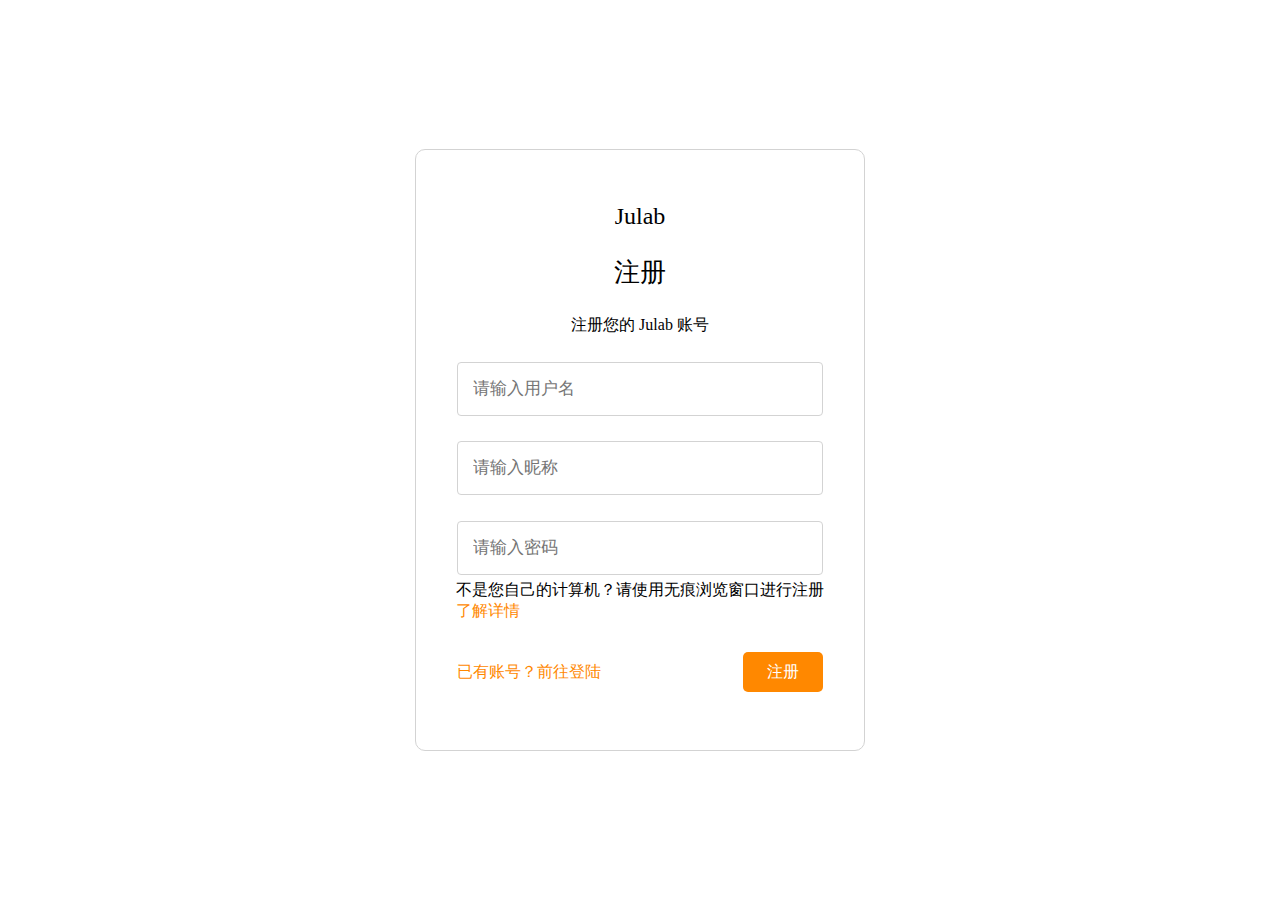
==== regisPage.html @ 4e553ee3 "add vite rollupOptions configuration" ====
<!DOCTYPE html>
<html lang="en">
<head>
    <meta charset="UTF-8"/>
    <link href="/vite.svg" rel="icon" type="image/svg+xml"/>
    <meta content="width=device-width, initial-scale=1.0" name="viewport"/>
    <title>Vite App</title>
  <script type="module" crossorigin src="/assets/regisPage.1f48c770.js"></script>
  <link rel="modulepreload" crossorigin href="/assets/modulepreload-polyfill.c7c6310f.js">
  <link rel="stylesheet" href="/assets/regisPage.93d75a53.css">
</head>
<body>
<div id="Container">

    <div id="logo">Julab</div>

    <div id="title">注册</div>
    <div id="instruction">注册您的 <span id="logoT">Julab</span> 账号</div>
    <div id="nameBox">
        <input id="username" type="text" placeholder="请输入用户名">
    </div>

    <div id="nicknameBox">
        <input id="nickname" type="text" placeholder="请输入昵称">
    </div>

    <div id="pswdBox">
        <input id="password" type="password" placeholder="请输入密码">
    </div>

    <div id="safeTips">
        <div class="alert" id="smallWord">不是您自己的计算机？请使用无痕浏览窗口进行注册</div>
        <div class="alert" id="Details" onclick="window.open('https://support.google.com/accounts/answer/2917834?visit_id=638032576120879189-2988774554&p=signin_privatebrowsing&hl=zh-Hans&rd=1')">了解详情</div>
    </div>


    <div id="operateOptions">
        <a href="index.html" id="toCreate">已有账号？前往登陆</a>
        <div id="loginButton">注册</div>
    </div>

</div>


</body>
</html>
---- assets/regisPage.93d75a53.css ----
*{margin:0;padding:0}html{height:100%;width:100%}body{height:100%;width:100%;display:flex;justify-content:center;align-items:center}@font-face{font-family:BungeeSpice;src:url(fonts/BungeeSpice-Regular.ttf)}@font-face{font-family:NTSC;src:url(fonts/NotoSansSC.otf)}@font-face{font-family:NTSCL;src:url(fonts/NotoSansSC-Light.otf)}@font-face{font-family:NTMONO;src:url(fonts/NotoSansMono.ttf)}@font-face{font-family:Roboto;src:url(fonts/Roboto-Regular.ttf)}#logo{margin-top:40px;font-family:BungeeSpice;font-size:24px}#Container{width:448px;height:600px;border-radius:10px;border:1px solid lightgrey;display:flex;flex-direction:column;justify-content:space-around;align-items:center}#title{font-family:NTSC;font-size:26px}#logoT{font-family:NTSC}#instruction{font-family:NTSCL}#nameBox #username{box-sizing:border-box;border:1px solid lightgrey;border-radius:4px;height:54px;width:366px;padding:13px 15px;font-family:Roboto;font-size:17px}#username:focus{outline:none}.alert{font-size:16px;font-family:NTSC}#nickname{box-sizing:border-box;border:1px solid lightgrey;border-radius:4px;height:54px;width:366px;padding:13px 15px;font-family:Roboto;font-size:17px}#nickname:focus{outline:none}#pswdBox,#nameBox{position:relative}.redT{font-size:14px;position:absolute;color:red;top:17px;right:10px}#password{box-sizing:border-box;border:1px solid lightgrey;border-radius:4px;height:54px;width:366px;padding:13px 15px;font-family:Roboto;font-size:17px}#password:focus{outline:none}#smallWord{font-family:NTSCL}#safeTips{margin-top:-20px}#Details{cursor:pointer;color:#f80}#operateOptions{width:366px;height:50px;display:flex;flex-direction:row;justify-content:space-between;align-items:center;margin-bottom:40px}#toCreate{font-family:NTSC;border-radius:5px;display:flex;justify-content:center;align-items:center;width:144px;height:30px;color:#f80;text-decoration:none}#toCreate:hover{background-color:#ff880012}#loginButton{cursor:pointer;font-family:NTSC;border-radius:5px;width:80px;height:40px;display:flex;justify-content:center;align-items:center;background-color:#f80;color:#fff}
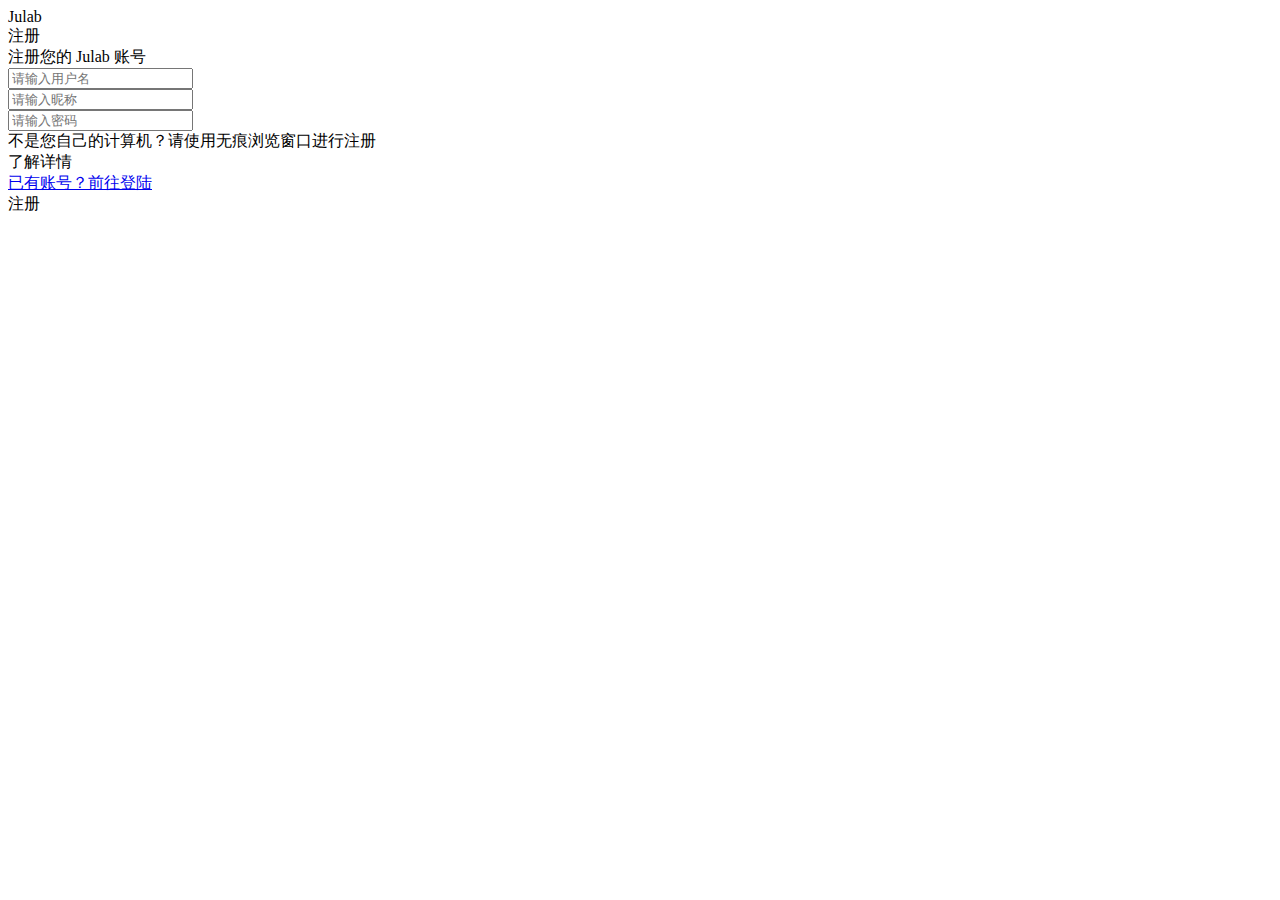
==== commit 282f360a: "Change `base` endpoint" ====
--- a/regisPage.html
+++ b/regisPage.html
@@ -2,12 +2,12 @@
 <html lang="en">
 <head>
     <meta charset="UTF-8"/>
-    <link href="/vite.svg" rel="icon" type="image/svg+xml"/>
+    <link href="/LoginPage/vite.svg" rel="icon" type="image/svg+xml"/>
     <meta content="width=device-width, initial-scale=1.0" name="viewport"/>
     <title>Vite App</title>
-  <script type="module" crossorigin src="/assets/regisPage.1f48c770.js"></script>
-  <link rel="modulepreload" crossorigin href="/assets/modulepreload-polyfill.c7c6310f.js">
-  <link rel="stylesheet" href="/assets/regisPage.93d75a53.css">
+  <script type="module" crossorigin src="/LoginPage/assets/regisPage.1f48c770.js"></script>
+  <link rel="modulepreload" crossorigin href="/LoginPage/assets/modulepreload-polyfill.c7c6310f.js">
+  <link rel="stylesheet" href="/LoginPage/assets/regisPage.93d75a53.css">
 </head>
 <body>
 <div id="Container">
